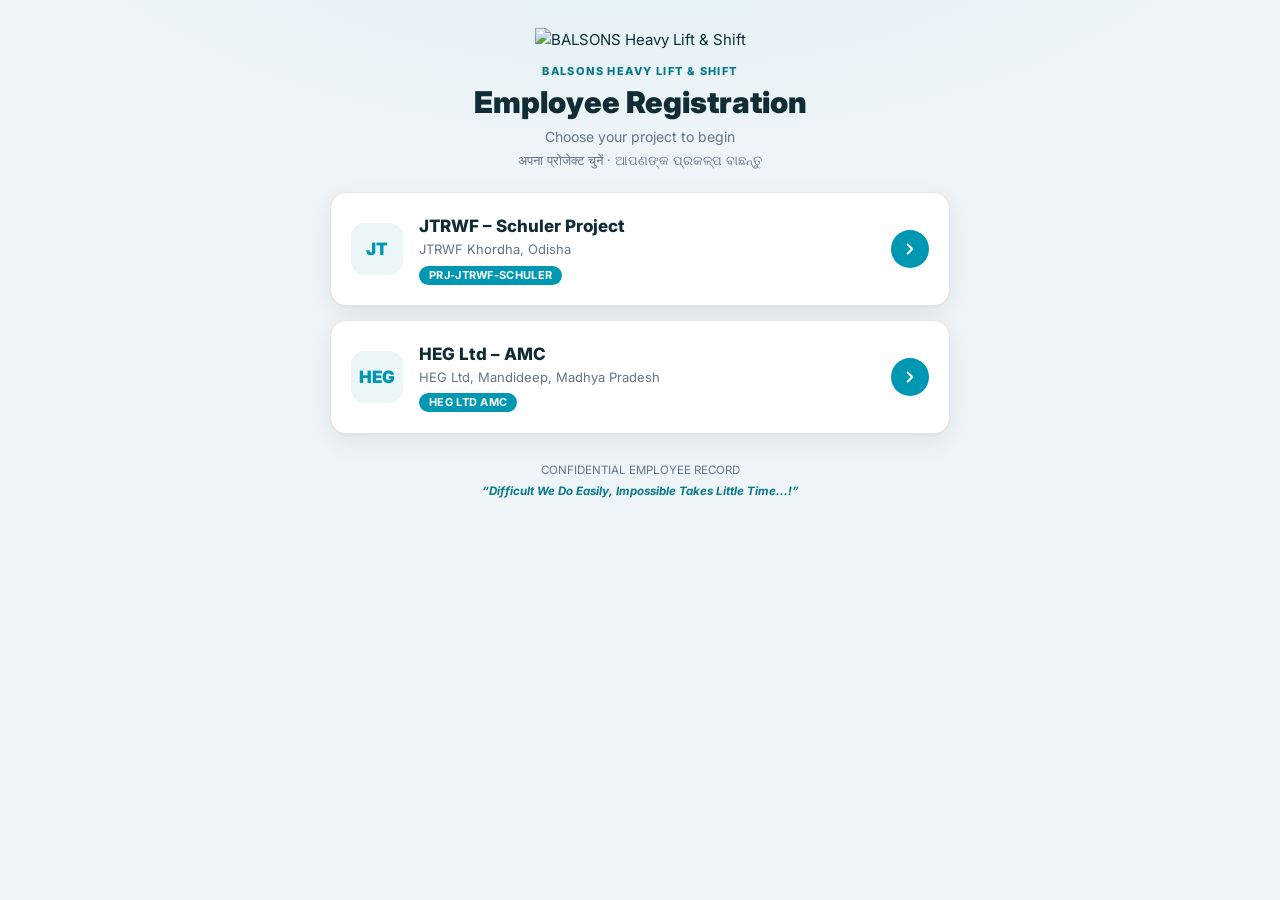
==== index.html @ c3052156 "Initial BALSONS Employee Registration platform" ====
<!DOCTYPE html>
<html lang="en">
<head>
  <meta charset="UTF-8" />
  <meta name="viewport" content="width=device-width,initial-scale=1,viewport-fit=cover" />
  <meta name="theme-color" content="#0097B2" />
  <title>BALSONS | Employee Registration</title>
  <link rel="preconnect" href="https://fonts.gstatic.com" crossorigin />
  <link href="https://fonts.googleapis.com/css2?family=Inter:wght@400;600;700;800;900&display=swap" rel="stylesheet" />
  <link rel="stylesheet" href="assets/css/styles.css" />
</head>
<body>
  <main class="wrap wrap-narrow">
    <header class="brand-head">
      <img class="logo" alt="BALSONS Heavy Lift &amp; Shift" />
      <p class="eyebrow">BALSONS HEAVY LIFT &amp; SHIFT</p>
      <h1>Employee Registration</h1>
      <p class="sub">
        Choose your project to begin
        <span>अपना प्रोजेक्ट चुनें · ଆପଣଙ୍କ ପ୍ରକଳ୍ପ ବାଛନ୍ତୁ</span>
      </p>
    </header>

    <div id="project-list" class="list" aria-live="polite"></div>

    <footer class="foot">
      CONFIDENTIAL EMPLOYEE RECORD
      <div class="slogan">“Difficult We Do Easily, Impossible Takes Little Time...!”</div>
    </footer>
  </main>

  <script src="assets/js/config.js"></script>
  <script src="assets/js/app.js"></script>
</body>
</html>
---- assets/css/styles.css ----
:root {
  --brand: #0097b2;
  --brand-dark: #08798d;
  --brand-soft: #eaf6f8;
  --ink: #102d35;
  --muted: #64748b;
  --line: #dde6ec;
  --bg: #eef4f7;
  --card: #ffffff;
  --ok: #0f766e;
  --ok-soft: #ccfbf1;
  --err: #b91c1c;
  --err-soft: #fee2e2;
  --warn: #b45309;
  --warn-soft: #fef3c7;
  --radius: 16px;
  --shadow: 0 1px 2px rgba(16, 45, 53, 0.04), 0 8px 24px rgba(16, 45, 53, 0.07);
}

* {
  box-sizing: border-box;
  margin: 0;
  padding: 0;
}

body {
  font: 15px/1.55 'Inter', system-ui, -apple-system, 'Segoe UI', sans-serif;
  color: var(--ink);
  background: radial-gradient(900px 420px at 50% -150px, #dbf0f5, transparent 70%), var(--bg);
  min-height: 100vh;
  display: flex;
  flex-direction: column;
  align-items: center;
  padding: 28px 16px 48px;
  -webkit-font-smoothing: antialiased;
}

.wrap {
  width: min(760px, 100%);
}

.wrap-narrow {
  width: min(620px, 100%);
}

.brand-head {
  text-align: center;
  margin-bottom: 22px;
}

.logo {
  height: 56px;
  width: auto;
  margin-bottom: 12px;
}

.eyebrow {
  font-size: 11px;
  font-weight: 800;
  letter-spacing: 1.4px;
  color: var(--brand-dark);
  text-transform: uppercase;
}

h1 {
  font-size: clamp(22px, 5vw, 30px);
  font-weight: 900;
  line-height: 1.2;
  margin: 4px 0 6px;
}

.sub {
  color: var(--muted);
  font-size: 14px;
}

.sub span {
  display: block;
  font-size: 13px;
  margin-top: 2px;
}

/* Portal Cards */
.list {
  display: grid;
  gap: 14px;
  margin-top: 22px;
}

a.p {
  display: flex;
  align-items: center;
  gap: 16px;
  background: var(--card);
  border: 1px solid var(--line);
  border-radius: var(--radius);
  padding: 20px;
  text-decoration: none;
  color: inherit;
  box-shadow: var(--shadow);
  transition: 0.18s ease;
}

a.p:hover,
a.p:focus-visible {
  border-color: var(--brand);
  transform: translateY(-2px);
  box-shadow: 0 12px 28px rgba(0, 151, 178, 0.16);
  outline: none;
}

.ic {
  width: 52px;
  height: 52px;
  border-radius: 14px;
  background: var(--brand-soft);
  color: var(--brand);
  display: grid;
  place-items: center;
  flex: none;
  font-weight: 900;
  font-size: 17px;
}

.p b {
  display: block;
  font-size: 17px;
  font-weight: 800;
}

.p small {
  display: block;
  color: var(--muted);
  font-size: 13px;
}

.p code {
  display: inline-block;
  margin-top: 6px;
  font: 700 11px/1 'Inter', sans-serif;
  background: var(--brand);
  color: #fff;
  border-radius: 99px;
  padding: 4px 10px;
  letter-spacing: 0.3px;
}

.go {
  margin-left: auto;
  width: 38px;
  height: 38px;
  border-radius: 50%;
  background: var(--brand);
  color: #fff;
  display: grid;
  place-items: center;
  flex: none;
}

.go svg {
  width: 18px;
  height: 18px;
  stroke: currentColor;
  fill: none;
  stroke-width: 2.5;
  stroke-linecap: round;
  stroke-linejoin: round;
}

/* Registration Form Layout */
.topbar {
  display: flex;
  align-items: center;
  justify-content: space-between;
  gap: 12px;
  margin-bottom: 16px;
}

.back-link {
  display: inline-flex;
  align-items: center;
  gap: 6px;
  color: var(--brand-dark);
  text-decoration: none;
  font-weight: 700;
  font-size: 13.5px;
  padding: 7px 12px;
  border-radius: 99px;
  background: var(--card);
  border: 1px solid var(--line);
  transition: 0.15s ease;
}

.back-link:hover {
  border-color: var(--brand);
  background: var(--brand-soft);
}

.project-banner {
  background: var(--card);
  border: 1px solid var(--line);
  border-left: 5px solid var(--brand);
  border-radius: var(--radius);
  padding: 18px 20px;
  box-shadow: var(--shadow);
  display: flex;
  align-items: center;
  gap: 16px;
  margin-bottom: 18px;
}

.project-banner .meta b {
  display: block;
  font-size: 18px;
  font-weight: 800;
}

.project-banner .meta small {
  display: block;
  color: var(--muted);
  font-size: 13px;
}

.project-banner code {
  display: inline-block;
  margin-top: 6px;
  font: 700 11px/1 'Inter', sans-serif;
  background: var(--brand);
  color: #fff;
  border-radius: 99px;
  padding: 4px 10px;
}

.alert {
  padding: 12px 16px;
  border-radius: 12px;
  font-size: 13.5px;
  margin-bottom: 16px;
  border: 1px solid transparent;
}

.alert-warn {
  background: var(--warn-soft);
  color: var(--warn);
  border-color: #fde68a;
}

.alert-err {
  background: var(--err-soft);
  color: var(--err);
  border-color: #fecaca;
}

.alert-ok {
  background: var(--ok-soft);
  color: var(--ok);
  border-color: #99f6e4;
}

.card {
  background: var(--card);
  border: 1px solid var(--line);
  border-radius: var(--radius);
  padding: 22px;
  box-shadow: var(--shadow);
  margin-bottom: 16px;
}

.card-title {
  display: flex;
  align-items: center;
  gap: 10px;
  font-size: 16px;
  font-weight: 800;
  margin-bottom: 14px;
  padding-bottom: 10px;
  border-bottom: 1px solid var(--line);
}

.step-badge {
  width: 26px;
  height: 26px;
  border-radius: 8px;
  background: var(--brand-soft);
  color: var(--brand-dark);
  display: grid;
  place-items: center;
  font-size: 12px;
  font-weight: 900;
  flex: none;
}

.grid-2 {
  display: grid;
  grid-template-columns: repeat(2, minmax(0, 1fr));
  gap: 14px;
}

.grid-3 {
  display: grid;
  grid-template-columns: repeat(3, minmax(0, 1fr));
  gap: 14px;
}

.full {
  grid-column: 1 / -1;
}

@media (max-width: 640px) {
  .grid-2,
  .grid-3 {
    grid-template-columns: 1fr;
  }
}

.field {
  display: flex;
  flex-direction: column;
  gap: 5px;
}

.field label {
  font-size: 12.5px;
  font-weight: 700;
  color: var(--ink);
}

.req {
  color: var(--err);
}

.hint {
  font-size: 11.5px;
  color: var(--muted);
}

.field input,
.field select,
.field textarea {
  width: 100%;
  font: inherit;
  font-size: 14px;
  color: var(--ink);
  background: #f8fbfc;
  border: 1px solid var(--line);
  border-radius: 10px;
  padding: 10px 12px;
  transition: 0.15s ease;
}

.field input:focus,
.field select:focus,
.field textarea:focus {
  outline: none;
  background: #fff;
  border-color: var(--brand);
  box-shadow: 0 0 0 3px rgba(0, 151, 178, 0.14);
}

.field input.invalid,
.field select.invalid,
.field textarea.invalid {
  border-color: var(--err);
  background: #fffafa;
}

.field-err {
  font-size: 11.5px;
  color: var(--err);
  font-weight: 600;
  min-height: 15px;
}

.check-row {
  display: flex;
  align-items: flex-start;
  gap: 10px;
  font-size: 13.5px;
  cursor: pointer;
}

.check-row input[type='checkbox'] {
  width: 18px;
  height: 18px;
  margin-top: 2px;
  accent-color: var(--brand);
  flex: none;
}

.file-box {
  border: 1.5px dashed #b9ced7;
  border-radius: 12px;
  padding: 12px;
  background: #f8fbfc;
}

.file-box input[type='file'] {
  width: 100%;
  font-size: 12.5px;
  background: transparent;
  border: none;
  padding: 4px 0;
}

.file-status {
  font-size: 11.5px;
  color: var(--muted);
  margin-top: 4px;
}

.actions {
  display: flex;
  flex-wrap: wrap;
  gap: 12px;
  justify-content: flex-end;
  margin-top: 8px;
}

.btn {
  appearance: none;
  border: 1px solid transparent;
  border-radius: 12px;
  padding: 12px 22px;
  font: 700 14.5px/1 'Inter', sans-serif;
  cursor: pointer;
  transition: 0.16s ease;
  display: inline-flex;
  align-items: center;
  justify-content: center;
  gap: 8px;
}

.btn-primary {
  background: var(--brand);
  color: #fff;
  box-shadow: 0 6px 18px rgba(0, 151, 178, 0.25);
}

.btn-primary:hover:not(:disabled) {
  background: var(--brand-dark);
  transform: translateY(-1px);
}

.btn-primary:disabled {
  opacity: 0.65;
  cursor: not-allowed;
}

.btn-ghost {
  background: var(--card);
  color: var(--ink);
  border-color: var(--line);
}

.btn-ghost:hover {
  border-color: var(--brand);
  color: var(--brand-dark);
}

.success-panel {
  text-align: center;
  padding: 32px 24px;
}

.success-icon {
  width: 60px;
  height: 60px;
  border-radius: 50%;
  background: var(--ok-soft);
  color: var(--ok);
  display: grid;
  place-items: center;
  font-size: 28px;
  font-weight: 900;
  margin: 0 auto 14px;
}

.reg-id {
  display: inline-block;
  margin: 12px 0;
  padding: 8px 16px;
  border-radius: 99px;
  background: var(--brand-soft);
  color: var(--brand-dark);
  font-weight: 800;
  font-size: 15px;
  letter-spacing: 0.4px;
}

.foot {
  margin-top: 28px;
  font-size: 11.5px;
  color: var(--muted);
  text-align: center;
}

.slogan {
  font-style: italic;
  font-weight: 700;
  color: var(--brand-dark);
  margin-top: 4px;
}

.hidden {
  display: none !important;
}
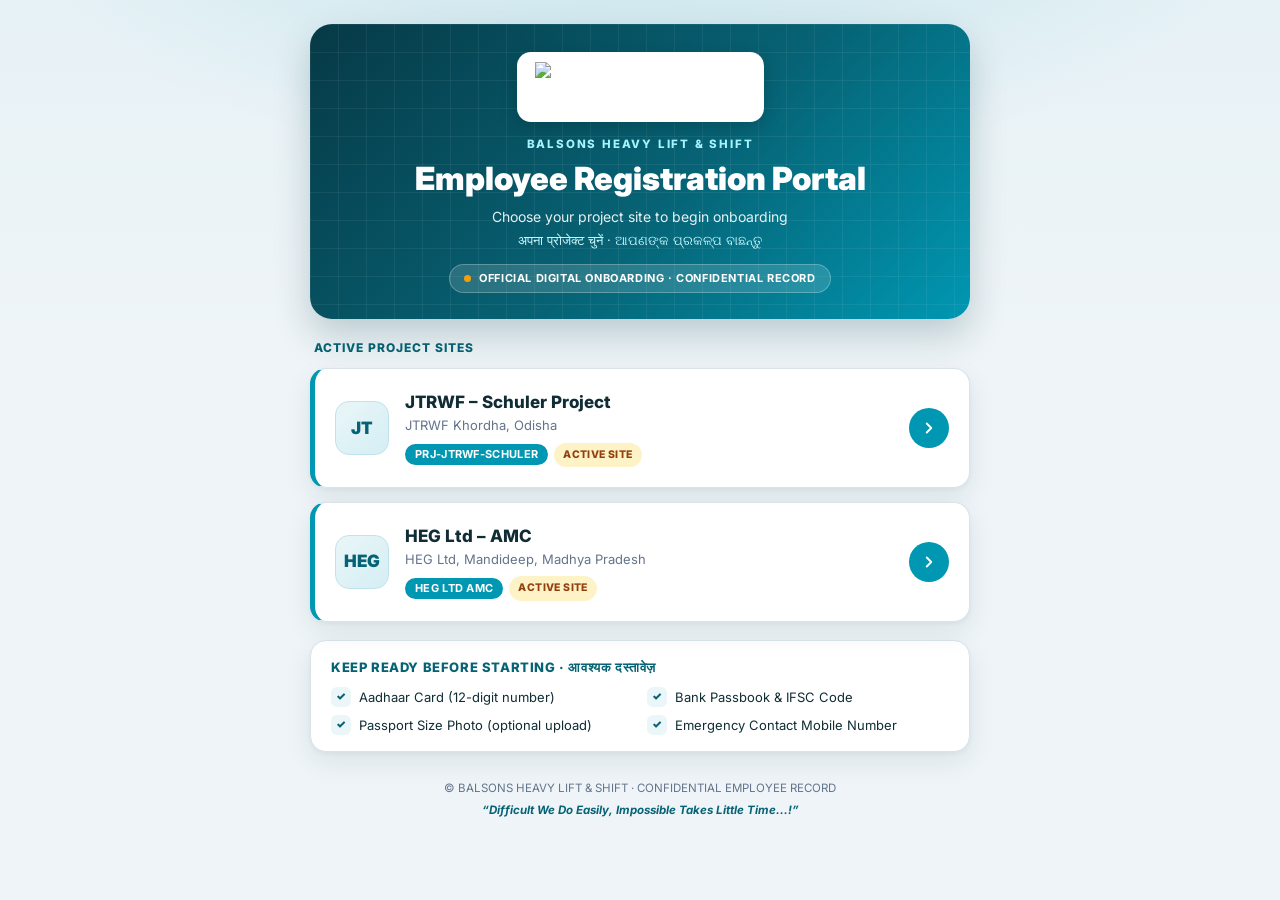
==== commit 625a8ac2: "Apply full BALSONS Heavy Lift & Shift branding across portal" ====
--- a/index.html
+++ b/index.html
@@ -4,27 +4,44 @@
   <meta charset="UTF-8" />
   <meta name="viewport" content="width=device-width,initial-scale=1,viewport-fit=cover" />
   <meta name="theme-color" content="#0097B2" />
-  <title>BALSONS | Employee Registration</title>
+  <title>BALSONS Heavy Lift &amp; Shift | Employee Registration</title>
   <link rel="preconnect" href="https://fonts.gstatic.com" crossorigin />
   <link href="https://fonts.googleapis.com/css2?family=Inter:wght@400;600;700;800;900&display=swap" rel="stylesheet" />
   <link rel="stylesheet" href="assets/css/styles.css" />
 </head>
 <body>
   <main class="wrap wrap-narrow">
-    <header class="brand-head">
-      <img class="logo" alt="BALSONS Heavy Lift &amp; Shift" />
+    <header class="hero-brand">
+      <div class="logo-frame">
+        <img class="logo" alt="BALSONS Heavy Lift &amp; Shift" />
+      </div>
       <p class="eyebrow">BALSONS HEAVY LIFT &amp; SHIFT</p>
-      <h1>Employee Registration</h1>
+      <h1>Employee Registration Portal</h1>
       <p class="sub">
-        Choose your project to begin
+        Choose your project site to begin onboarding
         <span>अपना प्रोजेक्ट चुनें · ଆପଣଙ୍କ ପ୍ରକଳ୍ପ ବାଛନ୍ତୁ</span>
       </p>
+      <div class="hero-pill">
+        <span class="dot" aria-hidden="true"></span>
+        OFFICIAL DIGITAL ONBOARDING · CONFIDENTIAL RECORD
+      </div>
     </header>
 
+    <p class="section-label">Active Project Sites</p>
     <div id="project-list" class="list" aria-live="polite"></div>
 
+    <section class="prep-card" aria-label="Documents checklist">
+      <h3>Keep Ready Before Starting · आवश्यक दस्तावेज़</h3>
+      <div class="prep-grid">
+        <div class="prep-item"><span>✓</span>Aadhaar Card (12-digit number)</div>
+        <div class="prep-item"><span>✓</span>Bank Passbook &amp; IFSC Code</div>
+        <div class="prep-item"><span>✓</span>Passport Size Photo (optional upload)</div>
+        <div class="prep-item"><span>✓</span>Emergency Contact Mobile Number</div>
+      </div>
+    </section>
+
     <footer class="foot">
-      CONFIDENTIAL EMPLOYEE RECORD
+      © BALSONS HEAVY LIFT &amp; SHIFT · CONFIDENTIAL EMPLOYEE RECORD
       <div class="slogan">“Difficult We Do Easily, Impossible Takes Little Time...!”</div>
     </footer>
   </main>
--- a/assets/css/styles.css
+++ b/assets/css/styles.css
@@ -1,10 +1,12 @@
 :root {
   --brand: #0097b2;
-  --brand-dark: #08798d;
+  --brand-dark: #066375;
+  --brand-deep: #073946;
   --brand-soft: #eaf6f8;
+  --accent: #f59e0b;
   --ink: #102d35;
   --muted: #64748b;
-  --line: #dde6ec;
+  --line: #d8e4ea;
   --bg: #eef4f7;
   --card: #ffffff;
   --ok: #0f766e;
@@ -14,7 +16,7 @@
   --warn: #b45309;
   --warn-soft: #fef3c7;
   --radius: 16px;
-  --shadow: 0 1px 2px rgba(16, 45, 53, 0.04), 0 8px 24px rgba(16, 45, 53, 0.07);
+  --shadow: 0 2px 4px rgba(7, 57, 70, 0.05), 0 10px 28px rgba(7, 57, 70, 0.08);
 }
 
 * {
@@ -26,73 +28,207 @@
 body {
   font: 15px/1.55 'Inter', system-ui, -apple-system, 'Segoe UI', sans-serif;
   color: var(--ink);
-  background: radial-gradient(900px 420px at 50% -150px, #dbf0f5, transparent 70%), var(--bg);
+  background:
+    radial-gradient(950px 420px at 50% -120px, rgba(0, 151, 178, 0.16), transparent 70%),
+    linear-gradient(180deg, #e7f2f6 0%, var(--bg) 320px);
   min-height: 100vh;
   display: flex;
   flex-direction: column;
   align-items: center;
-  padding: 28px 16px 48px;
+  padding: 24px 16px 48px;
   -webkit-font-smoothing: antialiased;
 }
 
 .wrap {
-  width: min(760px, 100%);
+  width: min(780px, 100%);
 }
 
 .wrap-narrow {
-  width: min(620px, 100%);
-}
-
-.brand-head {
+  width: min(660px, 100%);
+}
+
+/* BALSONS Hero Brand Banner (Portal) */
+.hero-brand {
+  position: relative;
+  overflow: hidden;
+  background: linear-gradient(135deg, var(--brand-deep) 0%, var(--brand-dark) 55%, var(--brand) 100%);
+  color: #fff;
+  border-radius: 22px;
+  padding: 28px 24px 26px;
   text-align: center;
-  margin-bottom: 22px;
+  box-shadow: 0 16px 36px rgba(7, 57, 70, 0.22);
+  margin-bottom: 20px;
+}
+
+.hero-brand::before {
+  content: "";
+  position: absolute;
+  inset: 0;
+  background-image:
+    linear-gradient(rgba(255, 255, 255, 0.06) 1px, transparent 1px),
+    linear-gradient(90deg, rgba(255, 255, 255, 0.06) 1px, transparent 1px);
+  background-size: 28px 28px;
+  pointer-events: none;
+}
+
+.hero-brand > * {
+  position: relative;
+  z-index: 1;
+}
+
+.logo-frame {
+  display: inline-flex;
+  align-items: center;
+  justify-content: center;
+  background: #ffffff;
+  padding: 10px 18px;
+  border-radius: 14px;
+  box-shadow: 0 6px 18px rgba(0, 0, 0, 0.16);
+  margin-bottom: 14px;
 }
 
 .logo {
-  height: 56px;
+  height: 50px;
   width: auto;
-  margin-bottom: 12px;
+  display: block;
 }
 
 .eyebrow {
+  font-size: 11.5px;
+  font-weight: 800;
+  letter-spacing: 1.8px;
+  color: #a5f3fc;
+  text-transform: uppercase;
+}
+
+.hero-brand h1 {
+  font-size: clamp(23px, 5vw, 32px);
+  font-weight: 900;
+  line-height: 1.18;
+  margin: 6px 0 8px;
+  color: #fff;
+}
+
+.hero-brand .sub {
+  color: rgba(255, 255, 255, 0.9);
+  font-size: 14px;
+}
+
+.hero-brand .sub span {
+  display: block;
+  font-size: 13px;
+  color: #cffafe;
+  margin-top: 3px;
+}
+
+.hero-pill {
+  display: inline-flex;
+  align-items: center;
+  gap: 8px;
+  margin-top: 14px;
+  padding: 5px 14px;
+  border-radius: 99px;
+  background: rgba(255, 255, 255, 0.14);
+  border: 1px solid rgba(255, 255, 255, 0.25);
   font-size: 11px;
-  font-weight: 800;
-  letter-spacing: 1.4px;
+  font-weight: 700;
+  letter-spacing: 0.6px;
+  color: #fff;
+}
+
+.hero-pill .dot {
+  width: 7px;
+  height: 7px;
+  border-radius: 50%;
+  background: var(--accent);
+}
+
+/* Registration Top Brand Bar */
+.brand-topbar {
+  display: flex;
+  align-items: center;
+  justify-content: space-between;
+  gap: 12px;
+  background: linear-gradient(135deg, var(--brand-deep) 0%, var(--brand-dark) 100%);
+  color: #fff;
+  padding: 12px 16px;
+  border-radius: 16px;
+  margin-bottom: 16px;
+  box-shadow: 0 8px 22px rgba(7, 57, 70, 0.16);
+}
+
+.brand-mini {
+  display: flex;
+  align-items: center;
+  gap: 10px;
+}
+
+.brand-mini .logo-frame {
+  margin: 0;
+  padding: 5px 10px;
+  border-radius: 10px;
+}
+
+.brand-mini .logo {
+  height: 30px;
+}
+
+.brand-mini-text b {
+  display: block;
+  font-size: 13px;
+  letter-spacing: 0.6px;
+  line-height: 1.2;
+}
+
+.brand-mini-text small {
+  display: block;
+  font-size: 11px;
+  color: #a5f3fc;
+}
+
+.back-link {
+  display: inline-flex;
+  align-items: center;
+  gap: 6px;
+  color: #fff;
+  text-decoration: none;
+  font-weight: 700;
+  font-size: 13px;
+  padding: 7px 14px;
+  border-radius: 99px;
+  background: rgba(255, 255, 255, 0.14);
+  border: 1px solid rgba(255, 255, 255, 0.25);
+  transition: 0.15s ease;
+  white-space: nowrap;
+}
+
+.back-link:hover {
+  background: rgba(255, 255, 255, 0.24);
+}
+
+/* Portal Cards & Checklist */
+.section-label {
+  font-size: 12px;
+  font-weight: 800;
+  letter-spacing: 1px;
+  text-transform: uppercase;
   color: var(--brand-dark);
-  text-transform: uppercase;
-}
-
-h1 {
-  font-size: clamp(22px, 5vw, 30px);
-  font-weight: 900;
-  line-height: 1.2;
-  margin: 4px 0 6px;
-}
-
-.sub {
-  color: var(--muted);
-  font-size: 14px;
-}
-
-.sub span {
-  display: block;
-  font-size: 13px;
-  margin-top: 2px;
-}
-
-/* Portal Cards */
+  margin: 4px 0 10px 4px;
+}
+
 .list {
   display: grid;
   gap: 14px;
-  margin-top: 22px;
 }
 
 a.p {
+  position: relative;
   display: flex;
   align-items: center;
   gap: 16px;
   background: var(--card);
   border: 1px solid var(--line);
+  border-left: 5px solid var(--brand);
   border-radius: var(--radius);
   padding: 20px;
   text-decoration: none;
@@ -105,16 +241,17 @@
 a.p:focus-visible {
   border-color: var(--brand);
   transform: translateY(-2px);
-  box-shadow: 0 12px 28px rgba(0, 151, 178, 0.16);
+  box-shadow: 0 14px 30px rgba(0, 151, 178, 0.18);
   outline: none;
 }
 
 .ic {
-  width: 52px;
-  height: 52px;
+  width: 54px;
+  height: 54px;
   border-radius: 14px;
-  background: var(--brand-soft);
-  color: var(--brand);
+  background: linear-gradient(135deg, var(--brand-soft), #d4eef4);
+  color: var(--brand-dark);
+  border: 1px solid #bfe3ec;
   display: grid;
   place-items: center;
   flex: none;
@@ -126,6 +263,7 @@
   display: block;
   font-size: 17px;
   font-weight: 800;
+  color: var(--ink);
 }
 
 .p small {
@@ -134,27 +272,51 @@
   font-size: 13px;
 }
 
+.p-tags {
+  display: flex;
+  flex-wrap: wrap;
+  align-items: center;
+  gap: 6px;
+  margin-top: 7px;
+}
+
 .p code {
   display: inline-block;
-  margin-top: 6px;
   font: 700 11px/1 'Inter', sans-serif;
   background: var(--brand);
   color: #fff;
   border-radius: 99px;
-  padding: 4px 10px;
+  padding: 5px 10px;
   letter-spacing: 0.3px;
+}
+
+.p .status-tag {
+  font-size: 10.5px;
+  font-weight: 800;
+  text-transform: uppercase;
+  letter-spacing: 0.4px;
+  background: #fef3c7;
+  color: #92400e;
+  border-radius: 99px;
+  padding: 4px 9px;
 }
 
 .go {
   margin-left: auto;
-  width: 38px;
-  height: 38px;
+  width: 40px;
+  height: 40px;
   border-radius: 50%;
   background: var(--brand);
   color: #fff;
   display: grid;
   place-items: center;
   flex: none;
+  transition: 0.18s ease;
+}
+
+a.p:hover .go {
+  background: var(--brand-dark);
+  transform: translateX(2px);
 }
 
 .go svg {
@@ -167,35 +329,58 @@
   stroke-linejoin: round;
 }
 
-/* Registration Form Layout */
-.topbar {
-  display: flex;
-  align-items: center;
-  justify-content: space-between;
-  gap: 12px;
-  margin-bottom: 16px;
-}
-
-.back-link {
-  display: inline-flex;
-  align-items: center;
-  gap: 6px;
-  color: var(--brand-dark);
-  text-decoration: none;
-  font-weight: 700;
-  font-size: 13.5px;
-  padding: 7px 12px;
-  border-radius: 99px;
+.prep-card {
+  margin-top: 18px;
   background: var(--card);
   border: 1px solid var(--line);
-  transition: 0.15s ease;
-}
-
-.back-link:hover {
-  border-color: var(--brand);
+  border-radius: var(--radius);
+  padding: 16px 20px;
+  box-shadow: var(--shadow);
+}
+
+.prep-card h3 {
+  font-size: 13px;
+  font-weight: 800;
+  color: var(--brand-dark);
+  text-transform: uppercase;
+  letter-spacing: 0.6px;
+  margin-bottom: 10px;
+}
+
+.prep-grid {
+  display: grid;
+  grid-template-columns: repeat(2, minmax(0, 1fr));
+  gap: 8px 14px;
+  font-size: 13px;
+  color: var(--ink);
+}
+
+@media (max-width: 520px) {
+  .prep-grid {
+    grid-template-columns: 1fr;
+  }
+}
+
+.prep-item {
+  display: flex;
+  align-items: center;
+  gap: 8px;
+}
+
+.prep-item span {
+  width: 20px;
+  height: 20px;
+  border-radius: 6px;
   background: var(--brand-soft);
-}
-
+  color: var(--brand-dark);
+  display: grid;
+  place-items: center;
+  font-size: 11px;
+  font-weight: 900;
+  flex: none;
+}
+
+/* Registration Form Layout */
 .project-banner {
   background: var(--card);
   border: 1px solid var(--line);
@@ -281,8 +466,8 @@
   width: 26px;
   height: 26px;
   border-radius: 8px;
-  background: var(--brand-soft);
-  color: var(--brand-dark);
+  background: var(--brand);
+  color: #fff;
   display: grid;
   place-items: center;
   font-size: 12px;
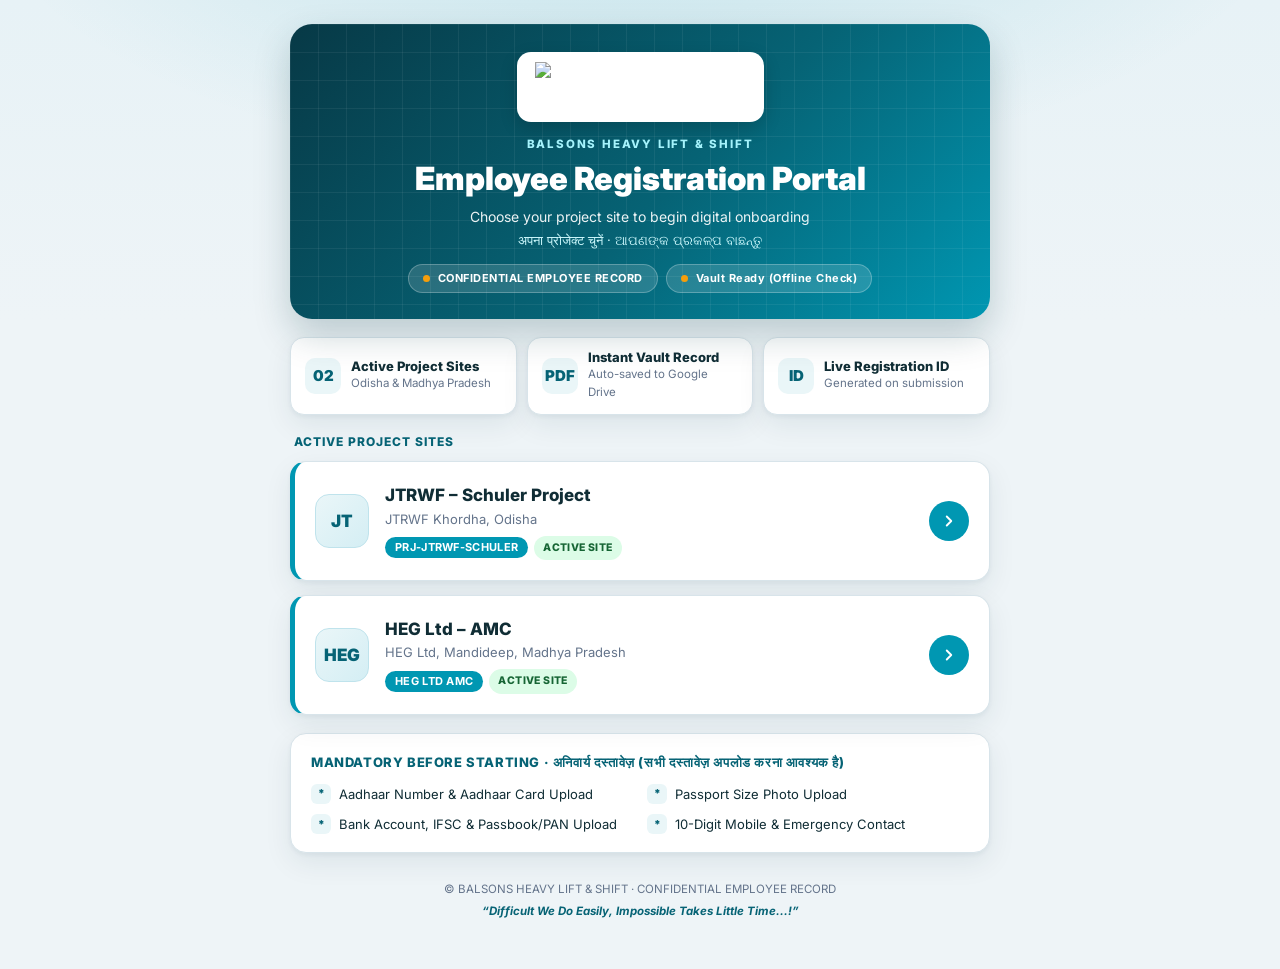
==== commit ed6bb804: "Upgrade portal UI, enforce mandatory fields and compulsory document uploads" ====
--- a/index.html
+++ b/index.html
@@ -18,25 +18,57 @@
       <p class="eyebrow">BALSONS HEAVY LIFT &amp; SHIFT</p>
       <h1>Employee Registration Portal</h1>
       <p class="sub">
-        Choose your project site to begin onboarding
+        Choose your project site to begin digital onboarding
         <span>अपना प्रोजेक्ट चुनें · ଆପଣଙ୍କ ପ୍ରକଳ୍ପ ବାଛନ୍ତୁ</span>
       </p>
-      <div class="hero-pill">
-        <span class="dot" aria-hidden="true"></span>
-        OFFICIAL DIGITAL ONBOARDING · CONFIDENTIAL RECORD
+      <div class="hero-pills">
+        <span class="hero-pill">
+          <span class="dot" aria-hidden="true"></span>
+          CONFIDENTIAL EMPLOYEE RECORD
+        </span>
+        <span class="hero-pill" id="backend-status-pill">
+          <span class="dot" id="backend-status-dot" aria-hidden="true"></span>
+          <span id="backend-status-text">Checking Google Vault...</span>
+        </span>
       </div>
     </header>
 
-    <p class="section-label">Active Project Sites</p>
+    <section class="stats-strip" aria-label="Portal Highlights">
+      <div class="stat-box">
+        <div class="stat-ic">02</div>
+        <div>
+          <b>Active Project Sites</b>
+          <small>Odisha &amp; Madhya Pradesh</small>
+        </div>
+      </div>
+      <div class="stat-box">
+        <div class="stat-ic">PDF</div>
+        <div>
+          <b>Instant Vault Record</b>
+          <small>Auto-saved to Google Drive</small>
+        </div>
+      </div>
+      <div class="stat-box">
+        <div class="stat-ic">ID</div>
+        <div>
+          <b>Live Registration ID</b>
+          <small>Generated on submission</small>
+        </div>
+      </div>
+    </section>
+
+    <div class="section-head">
+      <p class="section-label">Active Project Sites</p>
+    </div>
     <div id="project-list" class="list" aria-live="polite"></div>
 
-    <section class="prep-card" aria-label="Documents checklist">
-      <h3>Keep Ready Before Starting · आवश्यक दस्तावेज़</h3>
+    <section class="prep-card" aria-label="Mandatory documents checklist">
+      <h3>Mandatory Before Starting · अनिवार्य दस्तावेज़ (सभी दस्तावेज़ अपलोड करना आवश्यक है)</h3>
       <div class="prep-grid">
-        <div class="prep-item"><span>✓</span>Aadhaar Card (12-digit number)</div>
-        <div class="prep-item"><span>✓</span>Bank Passbook &amp; IFSC Code</div>
-        <div class="prep-item"><span>✓</span>Passport Size Photo (optional upload)</div>
-        <div class="prep-item"><span>✓</span>Emergency Contact Mobile Number</div>
+        <div class="prep-item"><span>*</span>Aadhaar Number &amp; Aadhaar Card Upload</div>
+        <div class="prep-item"><span>*</span>Passport Size Photo Upload</div>
+        <div class="prep-item"><span>*</span>Bank Account, IFSC &amp; Passbook/PAN Upload</div>
+        <div class="prep-item"><span>*</span>10-Digit Mobile &amp; Emergency Contact</div>
       </div>
     </section>
 
--- a/assets/css/styles.css
+++ b/assets/css/styles.css
@@ -40,11 +40,11 @@
 }
 
 .wrap {
-  width: min(780px, 100%);
+  width: min(820px, 100%);
 }
 
 .wrap-narrow {
-  width: min(660px, 100%);
+  width: min(700px, 100%);
 }
 
 /* BALSONS Hero Brand Banner (Portal) */
@@ -57,7 +57,7 @@
   padding: 28px 24px 26px;
   text-align: center;
   box-shadow: 0 16px 36px rgba(7, 57, 70, 0.22);
-  margin-bottom: 20px;
+  margin-bottom: 18px;
 }
 
 .hero-brand::before {
@@ -110,7 +110,7 @@
 }
 
 .hero-brand .sub {
-  color: rgba(255, 255, 255, 0.9);
+  color: rgba(255, 255, 255, 0.92);
   font-size: 14px;
 }
 
@@ -121,18 +121,25 @@
   margin-top: 3px;
 }
 
+.hero-pills {
+  display: flex;
+  flex-wrap: wrap;
+  justify-content: center;
+  gap: 8px;
+  margin-top: 14px;
+}
+
 .hero-pill {
   display: inline-flex;
   align-items: center;
   gap: 8px;
-  margin-top: 14px;
   padding: 5px 14px;
   border-radius: 99px;
   background: rgba(255, 255, 255, 0.14);
   border: 1px solid rgba(255, 255, 255, 0.25);
   font-size: 11px;
   font-weight: 700;
-  letter-spacing: 0.6px;
+  letter-spacing: 0.5px;
   color: #fff;
 }
 
@@ -141,6 +148,62 @@
   height: 7px;
   border-radius: 50%;
   background: var(--accent);
+}
+
+.hero-pill .dot.online {
+  background: #34d399;
+  box-shadow: 0 0 0 3px rgba(52, 211, 153, 0.25);
+}
+
+/* Portal Stats Strip */
+.stats-strip {
+  display: grid;
+  grid-template-columns: repeat(3, minmax(0, 1fr));
+  gap: 10px;
+  margin-bottom: 18px;
+}
+
+@media (max-width: 540px) {
+  .stats-strip {
+    grid-template-columns: 1fr;
+  }
+}
+
+.stat-box {
+  background: var(--card);
+  border: 1px solid var(--line);
+  border-radius: 14px;
+  padding: 12px 14px;
+  box-shadow: var(--shadow);
+  display: flex;
+  align-items: center;
+  gap: 10px;
+}
+
+.stat-ic {
+  width: 36px;
+  height: 36px;
+  border-radius: 10px;
+  background: var(--brand-soft);
+  color: var(--brand-dark);
+  display: grid;
+  place-items: center;
+  font-weight: 900;
+  font-size: 15px;
+  flex: none;
+}
+
+.stat-box b {
+  display: block;
+  font-size: 13px;
+  font-weight: 800;
+  line-height: 1.2;
+}
+
+.stat-box small {
+  display: block;
+  font-size: 11.5px;
+  color: var(--muted);
 }
 
 /* Registration Top Brand Bar */
@@ -207,13 +270,20 @@
 }
 
 /* Portal Cards & Checklist */
+.section-head {
+  display: flex;
+  align-items: center;
+  justify-content: space-between;
+  gap: 10px;
+  margin: 4px 4px 10px;
+}
+
 .section-label {
   font-size: 12px;
   font-weight: 800;
   letter-spacing: 1px;
   text-transform: uppercase;
   color: var(--brand-dark);
-  margin: 4px 0 10px 4px;
 }
 
 .list {
@@ -295,8 +365,8 @@
   font-weight: 800;
   text-transform: uppercase;
   letter-spacing: 0.4px;
-  background: #fef3c7;
-  color: #92400e;
+  background: #dcfce7;
+  color: #166534;
   border-radius: 99px;
   padding: 4px 9px;
 }
@@ -334,7 +404,7 @@
   background: var(--card);
   border: 1px solid var(--line);
   border-radius: var(--radius);
-  padding: 16px 20px;
+  padding: 18px 20px;
   box-shadow: var(--shadow);
 }
 
@@ -344,13 +414,13 @@
   color: var(--brand-dark);
   text-transform: uppercase;
   letter-spacing: 0.6px;
-  margin-bottom: 10px;
+  margin-bottom: 12px;
 }
 
 .prep-grid {
   display: grid;
   grid-template-columns: repeat(2, minmax(0, 1fr));
-  gap: 8px 14px;
+  gap: 10px 14px;
   font-size: 13px;
   color: var(--ink);
 }
@@ -378,6 +448,49 @@
   font-size: 11px;
   font-weight: 900;
   flex: none;
+}
+
+/* Progress Bar */
+.progress-card {
+  background: var(--card);
+  border: 1px solid var(--line);
+  border-radius: 14px;
+  padding: 12px 16px;
+  box-shadow: var(--shadow);
+  margin-bottom: 16px;
+  position: sticky;
+  top: 10px;
+  z-index: 20;
+}
+
+.progress-head {
+  display: flex;
+  align-items: center;
+  justify-content: space-between;
+  font-size: 12px;
+  font-weight: 700;
+  color: var(--ink);
+  margin-bottom: 7px;
+}
+
+.progress-head span:last-child {
+  color: var(--brand-dark);
+}
+
+.progress-track {
+  width: 100%;
+  height: 8px;
+  border-radius: 99px;
+  background: #e2edf2;
+  overflow: hidden;
+}
+
+.progress-fill {
+  height: 100%;
+  width: 0%;
+  background: linear-gradient(90deg, var(--brand), #0ea5e9);
+  border-radius: 99px;
+  transition: width 0.25s ease;
 }
 
 /* Registration Form Layout */
@@ -391,7 +504,7 @@
   display: flex;
   align-items: center;
   gap: 16px;
-  margin-bottom: 18px;
+  margin-bottom: 16px;
 }
 
 .project-banner .meta b {
@@ -414,6 +527,13 @@
   color: #fff;
   border-radius: 99px;
   padding: 4px 10px;
+}
+
+.mandatory-note {
+  font-size: 12.5px;
+  color: var(--muted);
+  margin-bottom: 14px;
+  padding-left: 4px;
 }
 
 .alert {
@@ -504,14 +624,36 @@
   gap: 5px;
 }
 
+.field-label-row {
+  display: flex;
+  align-items: center;
+  justify-content: space-between;
+  gap: 8px;
+}
+
 .field label {
   font-size: 12.5px;
   font-weight: 700;
   color: var(--ink);
 }
 
+.mini-btn {
+  border: none;
+  background: var(--brand-soft);
+  color: var(--brand-dark);
+  font: 700 11px/1 'Inter', sans-serif;
+  padding: 4px 8px;
+  border-radius: 6px;
+  cursor: pointer;
+}
+
+.mini-btn:hover {
+  background: #cdebf2;
+}
+
 .req {
   color: var(--err);
+  font-weight: 900;
 }
 
 .hint {
@@ -544,7 +686,8 @@
 
 .field input.invalid,
 .field select.invalid,
-.field textarea.invalid {
+.field textarea.invalid,
+.file-box.invalid {
   border-color: var(--err);
   background: #fffafa;
 }
@@ -577,6 +720,19 @@
   border-radius: 12px;
   padding: 12px;
   background: #f8fbfc;
+  display: flex;
+  flex-direction: column;
+  gap: 6px;
+  transition: 0.15s ease;
+}
+
+.file-box.ready {
+  border-color: var(--ok);
+  background: #f0fdfa;
+}
+
+.file-box label {
+  font-size: 13px;
 }
 
 .file-box input[type='file'] {
@@ -587,10 +743,17 @@
   padding: 4px 0;
 }
 
+.file-preview {
+  width: 64px;
+  height: 64px;
+  object-fit: cover;
+  border-radius: 10px;
+  border: 1px solid var(--line);
+}
+
 .file-status {
   font-size: 11.5px;
   color: var(--muted);
-  margin-top: 4px;
 }
 
 .actions {
@@ -598,7 +761,7 @@
   flex-wrap: wrap;
   gap: 12px;
   justify-content: flex-end;
-  margin-top: 8px;
+  margin-top: 12px;
 }
 
 .btn {
@@ -613,6 +776,7 @@
   align-items: center;
   justify-content: center;
   gap: 8px;
+  text-decoration: none;
 }
 
 .btn-primary {
@@ -663,13 +827,13 @@
 .reg-id {
   display: inline-block;
   margin: 12px 0;
-  padding: 8px 16px;
+  padding: 8px 18px;
   border-radius: 99px;
   background: var(--brand-soft);
   color: var(--brand-dark);
   font-weight: 800;
-  font-size: 15px;
-  letter-spacing: 0.4px;
+  font-size: 16px;
+  letter-spacing: 0.5px;
 }
 
 .foot {
@@ -689,3 +853,15 @@
 .hidden {
   display: none !important;
 }
+
+@media print {
+  body {
+    background: #fff;
+    padding: 0;
+  }
+  .brand-topbar,
+  .actions,
+  .progress-card {
+    display: none !important;
+  }
+}
